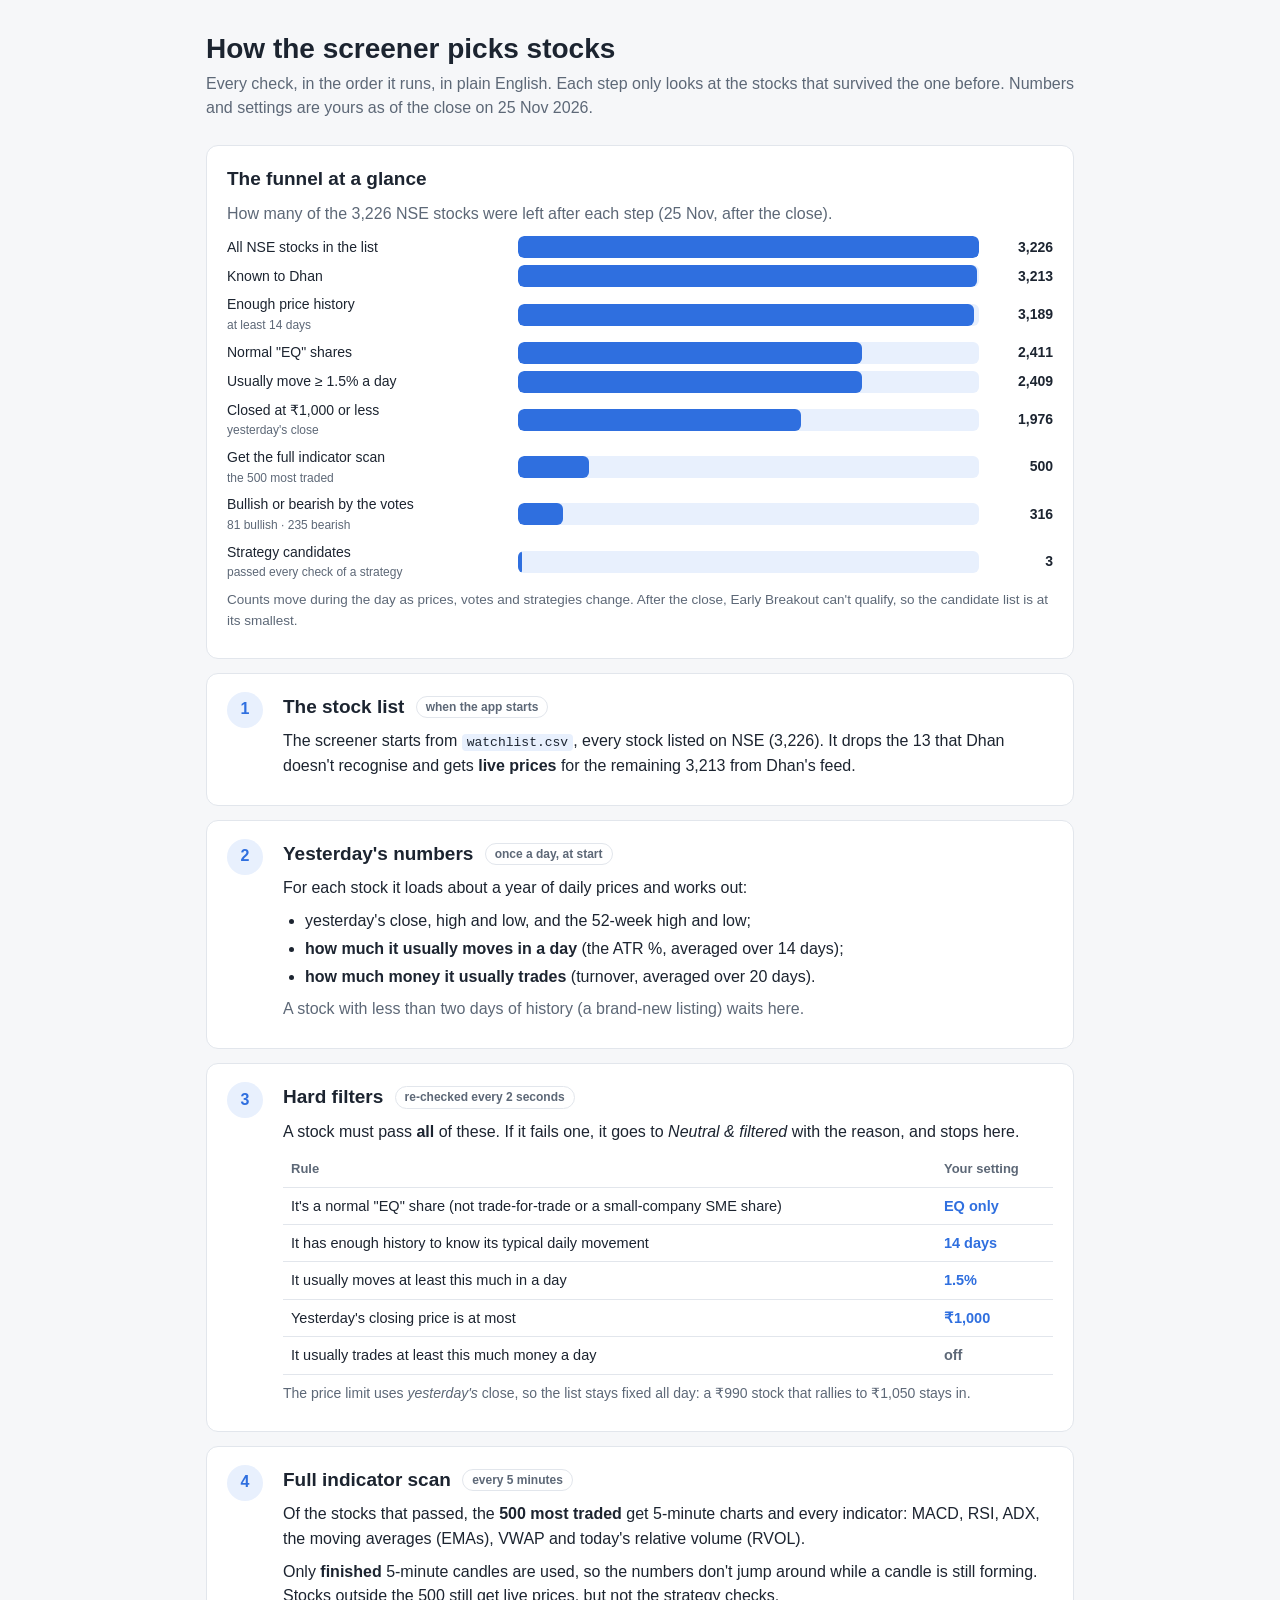
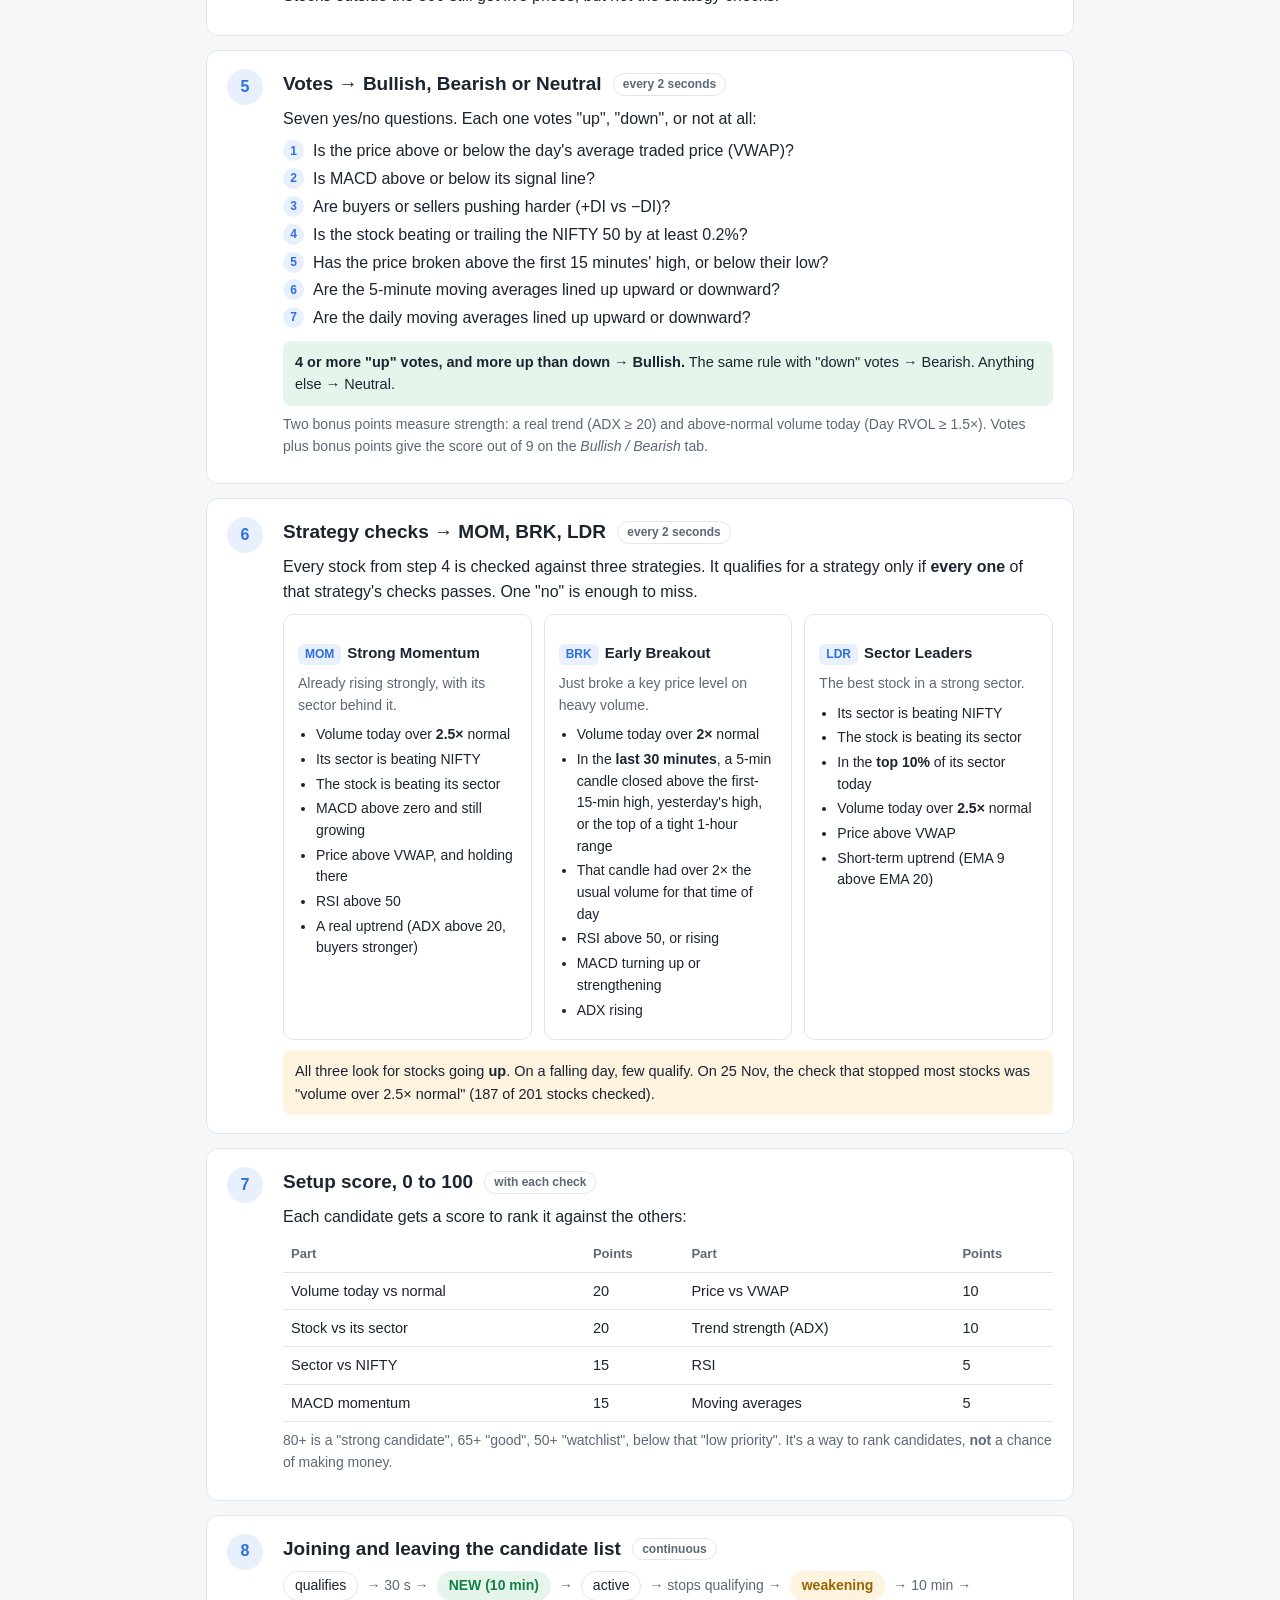
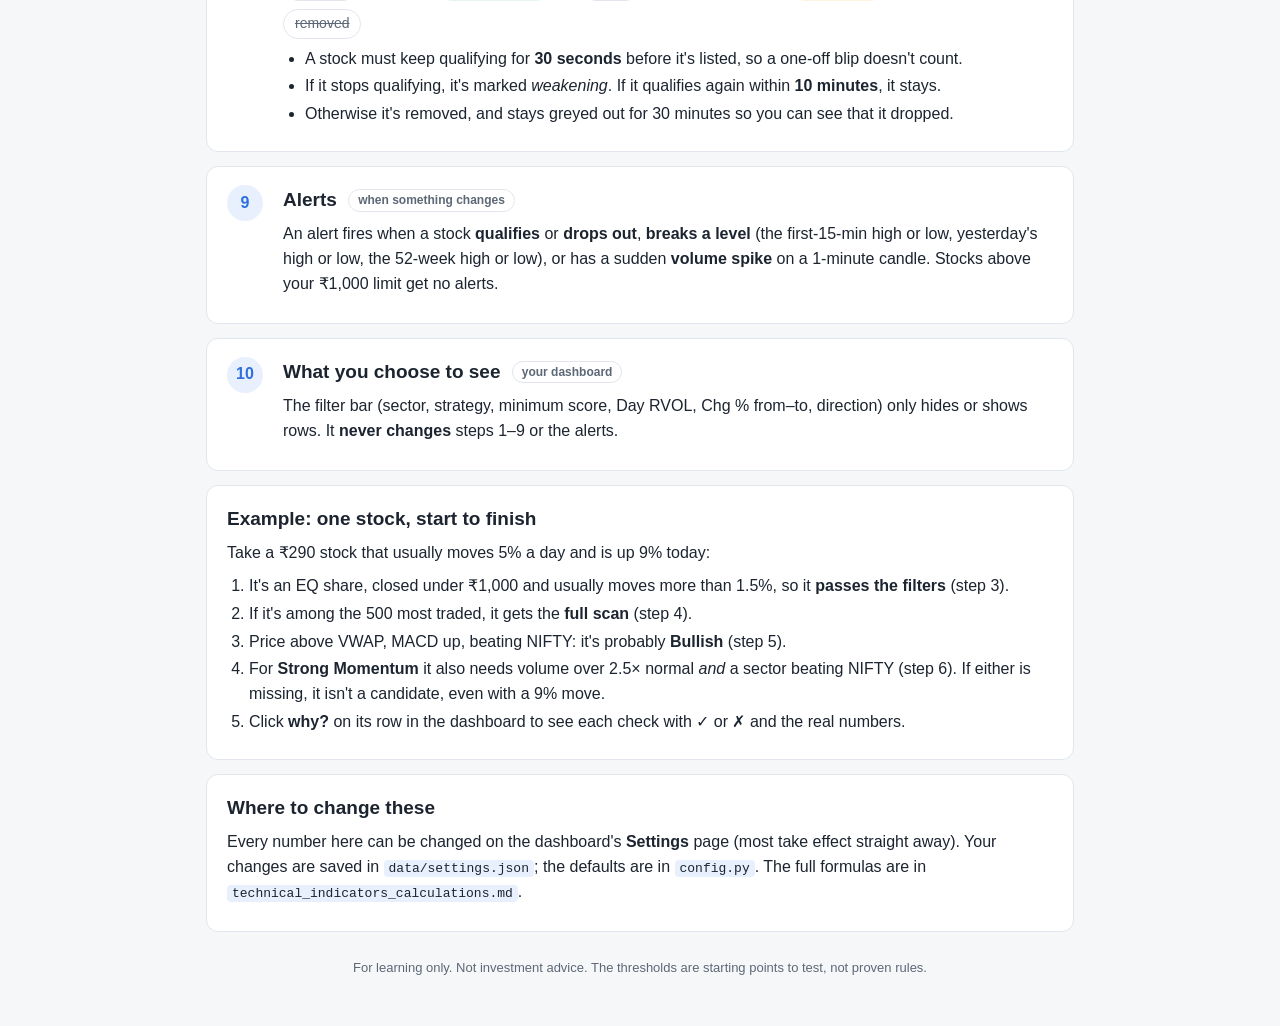
==== docs/how-stocks-are-selected.html @ be6a7fce "4th commit" ====
<!doctype html>
<html lang="en">
<head>
<meta charset="utf-8">
<meta name="viewport" content="width=device-width, initial-scale=1">
<title>How Stocks Are Picked</title>
<style>
  :root {
    --bg: #f6f7f9; --panel: #ffffff; --text: #1c2430; --muted: #5d6877; --border: #e2e6ec;
    --accent: #2f6fdf; --accent-soft: #e8f0fd; --up: #13804a; --up-soft: #e6f5ec; --down: #c2382f;
    --warn: #9a6400; --warn-soft: #fdf3df; --bar: #2f6fdf; --bar2: #93b4ee;
  }
  @media (prefers-color-scheme: dark) {
    :root {
      --bg: #12161c; --panel: #1a2029; --text: #e3e8ef; --muted: #98a3b3; --border: #2b3340;
      --accent: #6d9cf0; --accent-soft: #1e2a3d; --up: #4cc283; --up-soft: #17301f; --down: #f07a70;
      --warn: #e3b25a; --warn-soft: #33290f; --bar: #6d9cf0; --bar2: #35507f;
    }
  }
  * { box-sizing: border-box; }
  body { margin: 0; background: var(--bg); color: var(--text); font: 16px/1.55 -apple-system, BlinkMacSystemFont, "Segoe UI", Roboto, sans-serif; }
  main { max-width: 900px; margin: 0 auto; padding: 32px 16px 48px; }
  h1 { font-size: 28px; line-height: 1.2; margin: 0 0 6px; }
  h2 { font-size: 19px; margin: 0 0 4px; }
  h3 { font-size: 15px; margin: 14px 0 6px; }
  p { margin: 8px 0; }
  .sub { color: var(--muted); margin: 0 0 24px; }
  .card { background: var(--panel); border: 1px solid var(--border); border-radius: 12px; padding: 18px 20px; margin: 14px 0; }
  .step { display: grid; grid-template-columns: 42px 1fr; gap: 14px; }
  .num { width: 36px; height: 36px; border-radius: 50%; background: var(--accent-soft); color: var(--accent);
    font-weight: 700; display: flex; align-items: center; justify-content: center; font-size: 16px; }
  .when { display: inline-block; font-size: 12px; color: var(--muted); border: 1px solid var(--border); border-radius: 999px;
    padding: 1px 9px; margin-left: 6px; vertical-align: 2px; white-space: nowrap; }
  .muted { color: var(--muted); }
  table { border-collapse: collapse; width: 100%; font-size: 14.5px; margin: 8px 0; }
  th, td { text-align: left; padding: 7px 8px; border-bottom: 1px solid var(--border); vertical-align: top; }
  th { color: var(--muted); font-weight: 600; font-size: 13px; }
  .yours { font-weight: 700; color: var(--accent); white-space: nowrap; }
  .off { color: var(--muted); font-weight: 600; }
  ul, ol { margin: 6px 0; padding-left: 22px; }
  li { margin: 3px 0; }
  .note { background: var(--warn-soft); border-radius: 8px; padding: 10px 12px; font-size: 14.5px; margin-top: 10px; }
  .good { background: var(--up-soft); border-radius: 8px; padding: 10px 12px; font-size: 14.5px; margin-top: 10px; }

  /* funnel */
  .funnel { margin: 10px 0 2px; }
  .frow { display: grid; grid-template-columns: minmax(150px, 34%) 1fr 64px; gap: 10px; align-items: center; margin: 7px 0; font-size: 14px; }
  .ftrack { background: var(--accent-soft); border-radius: 6px; height: 22px; overflow: hidden; }
  .fbar { height: 100%; background: var(--bar); border-radius: 6px; min-width: 4px; }
  .fbar.view { background: var(--bar2); }
  .fcount { text-align: right; font-variant-numeric: tabular-nums; font-weight: 700; }
  .flabel small { display: block; color: var(--muted); font-size: 12px; }

  /* strategies */
  .strats { display: grid; grid-template-columns: repeat(3, 1fr); gap: 12px; margin-top: 10px; }
  .strat { border: 1px solid var(--border); border-radius: 10px; padding: 12px 14px; }
  .strat .tag { display: inline-block; font-size: 12px; font-weight: 700; border-radius: 6px; padding: 1px 7px;
    background: var(--accent-soft); color: var(--accent); margin-right: 6px; }
  .strat ul { padding-left: 18px; font-size: 14px; }
  .strat p { font-size: 14px; color: var(--muted); }

  /* votes */
  .votes { counter-reset: v; list-style: none; padding: 0; }
  .votes li { counter-increment: v; padding-left: 30px; position: relative; }
  .votes li::before { content: counter(v); position: absolute; left: 0; top: 1px; width: 21px; height: 21px; border-radius: 50%;
    background: var(--accent-soft); color: var(--accent); font-size: 12px; font-weight: 700; display: flex; align-items: center; justify-content: center; }

  /* lifecycle */
  .life { display: flex; flex-wrap: wrap; gap: 8px; align-items: center; margin: 8px 0; font-size: 14px; }
  .chip { border-radius: 999px; padding: 3px 11px; border: 1px solid var(--border); background: var(--panel); white-space: nowrap; }
  .chip.new { background: var(--up-soft); color: var(--up); border-color: transparent; font-weight: 600; }
  .chip.weak { background: var(--warn-soft); color: var(--warn); border-color: transparent; font-weight: 600; }
  .chip.gone { color: var(--muted); text-decoration: line-through; }
  .arrow { color: var(--muted); }

  footer { color: var(--muted); font-size: 13px; margin-top: 26px; text-align: center; }
  code { font: 13px/1.4 ui-monospace, SFMono-Regular, Menlo, monospace; background: var(--accent-soft); padding: 1px 5px; border-radius: 4px; }

  @media (max-width: 720px) {
    h1 { font-size: 23px; }
    .strats { grid-template-columns: 1fr; }
    .frow { grid-template-columns: 1fr 52px; }
    .frow .ftrack { grid-column: 1 / -1; grid-row: 2; }
    .step { grid-template-columns: 1fr; gap: 6px; }
    .card { padding: 15px 14px; }
    table { font-size: 13.5px; }
  }
</style>
</head>
<body>
<main>
  <h1>How the screener picks stocks</h1>
  <p class="sub">Every check, in the order it runs, in plain English. Each step only looks at the stocks that
    survived the one before. Numbers and settings are yours as of the close on 25 Nov 2026.</p>

  <section class="card">
    <h2>The funnel at a glance</h2>
    <p class="muted">How many of the 3,226 NSE stocks were left after each step (25 Nov, after the close).</p>
    <div class="funnel">
      <div class="frow"><div class="flabel">All NSE stocks in the list</div><div class="ftrack"><div class="fbar" style="width:100%"></div></div><div class="fcount">3,226</div></div>
      <div class="frow"><div class="flabel">Known to Dhan</div><div class="ftrack"><div class="fbar" style="width:99.6%"></div></div><div class="fcount">3,213</div></div>
      <div class="frow"><div class="flabel">Enough price history<small>at least 14 days</small></div><div class="ftrack"><div class="fbar" style="width:98.9%"></div></div><div class="fcount">3,189</div></div>
      <div class="frow"><div class="flabel">Normal "EQ" shares</div><div class="ftrack"><div class="fbar" style="width:74.7%"></div></div><div class="fcount">2,411</div></div>
      <div class="frow"><div class="flabel">Usually move ≥ 1.5% a day</div><div class="ftrack"><div class="fbar" style="width:74.7%"></div></div><div class="fcount">2,409</div></div>
      <div class="frow"><div class="flabel">Closed at ₹1,000 or less<small>yesterday's close</small></div><div class="ftrack"><div class="fbar" style="width:61.3%"></div></div><div class="fcount">1,976</div></div>
      <div class="frow"><div class="flabel">Get the full indicator scan<small>the 500 most traded</small></div><div class="ftrack"><div class="fbar" style="width:15.5%"></div></div><div class="fcount">500</div></div>
      <div class="frow"><div class="flabel">Bullish or bearish by the votes<small>81 bullish · 235 bearish</small></div><div class="ftrack"><div class="fbar" style="width:9.8%"></div></div><div class="fcount">316</div></div>
      <div class="frow"><div class="flabel">Strategy candidates<small>passed every check of a strategy</small></div><div class="ftrack"><div class="fbar" style="width:0.1%"></div></div><div class="fcount">3</div></div>
    </div>
    <p class="muted" style="font-size:13.5px">Counts move during the day as prices, votes and strategies change. After the close, Early
      Breakout can't qualify, so the candidate list is at its smallest.</p>
  </section>

  <section class="card step">
    <div class="num">1</div>
    <div>
      <h2>The stock list <span class="when">when the app starts</span></h2>
      <p>The screener starts from <code>watchlist.csv</code>, every stock listed on NSE (3,226). It drops the 13 that
        Dhan doesn't recognise and gets <strong>live prices</strong> for the remaining 3,213 from Dhan's feed.</p>
    </div>
  </section>

  <section class="card step">
    <div class="num">2</div>
    <div>
      <h2>Yesterday's numbers <span class="when">once a day, at start</span></h2>
      <p>For each stock it loads about a year of daily prices and works out:</p>
      <ul>
        <li>yesterday's close, high and low, and the 52-week high and low;</li>
        <li><strong>how much it usually moves in a day</strong> (the ATR %, averaged over 14 days);</li>
        <li><strong>how much money it usually trades</strong> (turnover, averaged over 20 days).</li>
      </ul>
      <p class="muted">A stock with less than two days of history (a brand-new listing) waits here.</p>
    </div>
  </section>

  <section class="card step">
    <div class="num">3</div>
    <div>
      <h2>Hard filters <span class="when">re-checked every 2 seconds</span></h2>
      <p>A stock must pass <strong>all</strong> of these. If it fails one, it goes to <em>Neutral &amp; filtered</em> with the reason, and stops here.</p>
      <table>
        <tr><th>Rule</th><th>Your setting</th></tr>
        <tr><td>It's a normal "EQ" share (not trade-for-trade or a small-company SME share)</td><td class="yours">EQ only</td></tr>
        <tr><td>It has enough history to know its typical daily movement</td><td class="yours">14 days</td></tr>
        <tr><td>It usually moves at least this much in a day</td><td class="yours">1.5%</td></tr>
        <tr><td>Yesterday's closing price is at most</td><td class="yours">₹1,000</td></tr>
        <tr><td>It usually trades at least this much money a day</td><td class="off">off</td></tr>
      </table>
      <p class="muted" style="font-size:14px">The price limit uses <em>yesterday's</em> close, so the list stays fixed all day: a ₹990 stock that rallies to ₹1,050 stays in.</p>
    </div>
  </section>

  <section class="card step">
    <div class="num">4</div>
    <div>
      <h2>Full indicator scan <span class="when">every 5 minutes</span></h2>
      <p>Of the stocks that passed, the <strong>500 most traded</strong> get 5-minute charts and every indicator:
        MACD, RSI, ADX, the moving averages (EMAs), VWAP and today's relative volume (RVOL).</p>
      <p>Only <strong>finished</strong> 5-minute candles are used, so the numbers don't jump around while a candle is still forming.
        Stocks outside the 500 still get live prices, but not the strategy checks.</p>
    </div>
  </section>

  <section class="card step">
    <div class="num">5</div>
    <div>
      <h2>Votes → Bullish, Bearish or Neutral <span class="when">every 2 seconds</span></h2>
      <p>Seven yes/no questions. Each one votes "up", "down", or not at all:</p>
      <ol class="votes">
        <li>Is the price above or below the day's average traded price (VWAP)?</li>
        <li>Is MACD above or below its signal line?</li>
        <li>Are buyers or sellers pushing harder (+DI vs −DI)?</li>
        <li>Is the stock beating or trailing the NIFTY 50 by at least 0.2%?</li>
        <li>Has the price broken above the first 15 minutes' high, or below their low?</li>
        <li>Are the 5-minute moving averages lined up upward or downward?</li>
        <li>Are the daily moving averages lined up upward or downward?</li>
      </ol>
      <div class="good"><strong>4 or more "up" votes, and more up than down → Bullish.</strong> The same rule with "down" votes → Bearish.
        Anything else → Neutral.</div>
      <p class="muted" style="font-size:14px">Two bonus points measure strength: a real trend (ADX ≥ 20) and above-normal volume today (Day RVOL ≥ 1.5×).
        Votes plus bonus points give the score out of 9 on the <em>Bullish / Bearish</em> tab.</p>
    </div>
  </section>

  <section class="card step">
    <div class="num">6</div>
    <div>
      <h2>Strategy checks → MOM, BRK, LDR <span class="when">every 2 seconds</span></h2>
      <p>Every stock from step 4 is checked against three strategies. It qualifies for a strategy only if
        <strong>every one</strong> of that strategy's checks passes. One "no" is enough to miss.</p>
      <div class="strats">
        <div class="strat">
          <h3><span class="tag">MOM</span>Strong Momentum</h3>
          <p>Already rising strongly, with its sector behind it.</p>
          <ul>
            <li>Volume today over <strong>2.5×</strong> normal</li>
            <li>Its sector is beating NIFTY</li>
            <li>The stock is beating its sector</li>
            <li>MACD above zero and still growing</li>
            <li>Price above VWAP, and holding there</li>
            <li>RSI above 50</li>
            <li>A real uptrend (ADX above 20, buyers stronger)</li>
          </ul>
        </div>
        <div class="strat">
          <h3><span class="tag">BRK</span>Early Breakout</h3>
          <p>Just broke a key price level on heavy volume.</p>
          <ul>
            <li>Volume today over <strong>2×</strong> normal</li>
            <li>In the <strong>last 30 minutes</strong>, a 5-min candle closed above the first-15-min high, yesterday's high, or the top of a tight 1-hour range</li>
            <li>That candle had over 2× the usual volume for that time of day</li>
            <li>RSI above 50, or rising</li>
            <li>MACD turning up or strengthening</li>
            <li>ADX rising</li>
          </ul>
        </div>
        <div class="strat">
          <h3><span class="tag">LDR</span>Sector Leaders</h3>
          <p>The best stock in a strong sector.</p>
          <ul>
            <li>Its sector is beating NIFTY</li>
            <li>The stock is beating its sector</li>
            <li>In the <strong>top 10%</strong> of its sector today</li>
            <li>Volume today over <strong>2.5×</strong> normal</li>
            <li>Price above VWAP</li>
            <li>Short-term uptrend (EMA 9 above EMA 20)</li>
          </ul>
        </div>
      </div>
      <div class="note">All three look for stocks going <strong>up</strong>. On a falling day, few qualify.
        On 25 Nov, the check that stopped most stocks was "volume over 2.5× normal" (187 of 201 stocks checked).</div>
    </div>
  </section>

  <section class="card step">
    <div class="num">7</div>
    <div>
      <h2>Setup score, 0 to 100 <span class="when">with each check</span></h2>
      <p>Each candidate gets a score to rank it against the others:</p>
      <table>
        <tr><th>Part</th><th>Points</th><th>Part</th><th>Points</th></tr>
        <tr><td>Volume today vs normal</td><td>20</td><td>Price vs VWAP</td><td>10</td></tr>
        <tr><td>Stock vs its sector</td><td>20</td><td>Trend strength (ADX)</td><td>10</td></tr>
        <tr><td>Sector vs NIFTY</td><td>15</td><td>RSI</td><td>5</td></tr>
        <tr><td>MACD momentum</td><td>15</td><td>Moving averages</td><td>5</td></tr>
      </table>
      <p class="muted" style="font-size:14px">80+ is a "strong candidate", 65+ "good", 50+ "watchlist", below that "low priority".
        It's a way to rank candidates, <strong>not</strong> a chance of making money.</p>
    </div>
  </section>

  <section class="card step">
    <div class="num">8</div>
    <div>
      <h2>Joining and leaving the candidate list <span class="when">continuous</span></h2>
      <div class="life">
        <span class="chip">qualifies</span><span class="arrow">→ 30 s →</span>
        <span class="chip new">NEW (10 min)</span><span class="arrow">→</span>
        <span class="chip">active</span><span class="arrow">→ stops qualifying →</span>
        <span class="chip weak">weakening</span><span class="arrow">→ 10 min →</span>
        <span class="chip gone">removed</span>
      </div>
      <ul>
        <li>A stock must keep qualifying for <strong>30 seconds</strong> before it's listed, so a one-off blip doesn't count.</li>
        <li>If it stops qualifying, it's marked <em>weakening</em>. If it qualifies again within <strong>10 minutes</strong>, it stays.</li>
        <li>Otherwise it's removed, and stays greyed out for 30 minutes so you can see that it dropped.</li>
      </ul>
    </div>
  </section>

  <section class="card step">
    <div class="num">9</div>
    <div>
      <h2>Alerts <span class="when">when something changes</span></h2>
      <p>An alert fires when a stock <strong>qualifies</strong> or <strong>drops out</strong>, <strong>breaks a level</strong>
        (the first-15-min high or low, yesterday's high or low, the 52-week high or low), or has a sudden <strong>volume spike</strong>
        on a 1-minute candle. Stocks above your ₹1,000 limit get no alerts.</p>
    </div>
  </section>

  <section class="card step">
    <div class="num">10</div>
    <div>
      <h2>What you choose to see <span class="when">your dashboard</span></h2>
      <p>The filter bar (sector, strategy, minimum score, Day RVOL, Chg % from–to, direction) only hides or shows rows.
        It <strong>never changes</strong> steps 1–9 or the alerts.</p>
    </div>
  </section>

  <section class="card">
    <h2>Example: one stock, start to finish</h2>
    <p>Take a ₹290 stock that usually moves 5% a day and is up 9% today:</p>
    <ol>
      <li>It's an EQ share, closed under ₹1,000 and usually moves more than 1.5%, so it <strong>passes the filters</strong> (step 3).</li>
      <li>If it's among the 500 most traded, it gets the <strong>full scan</strong> (step 4).</li>
      <li>Price above VWAP, MACD up, beating NIFTY: it's probably <strong>Bullish</strong> (step 5).</li>
      <li>For <strong>Strong Momentum</strong> it also needs volume over 2.5× normal <em>and</em> a sector beating NIFTY (step 6).
        If either is missing, it isn't a candidate, even with a 9% move.</li>
      <li>Click <strong>why?</strong> on its row in the dashboard to see each check with ✓ or ✗ and the real numbers.</li>
    </ol>
  </section>

  <section class="card">
    <h2>Where to change these</h2>
    <p>Every number here can be changed on the dashboard's <strong>Settings</strong> page (most take effect straight away).
      Your changes are saved in <code>data/settings.json</code>; the defaults are in <code>config.py</code>.
      The full formulas are in <code>technical_indicators_calculations.md</code>.</p>
  </section>

  <footer>For learning only. Not investment advice. The thresholds are starting points to test, not proven rules.</footer>
</main>
</body>
</html>
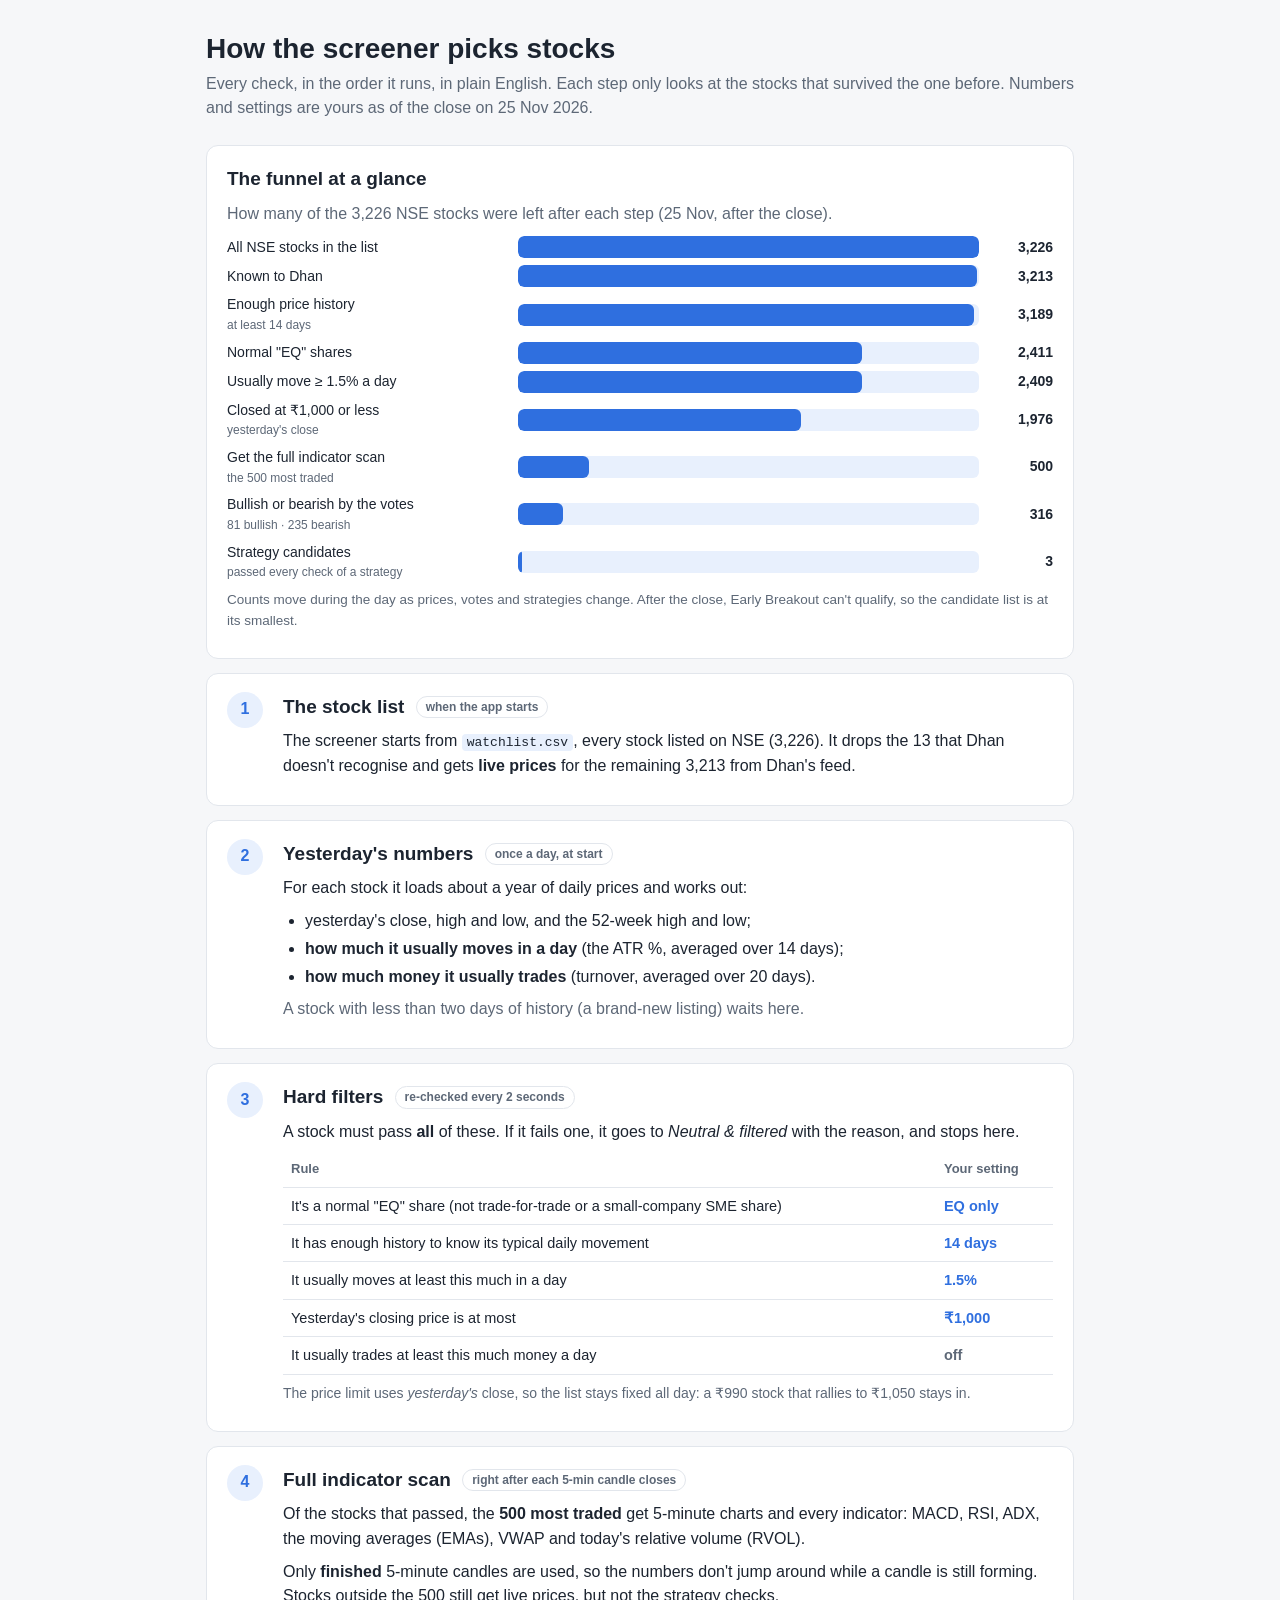
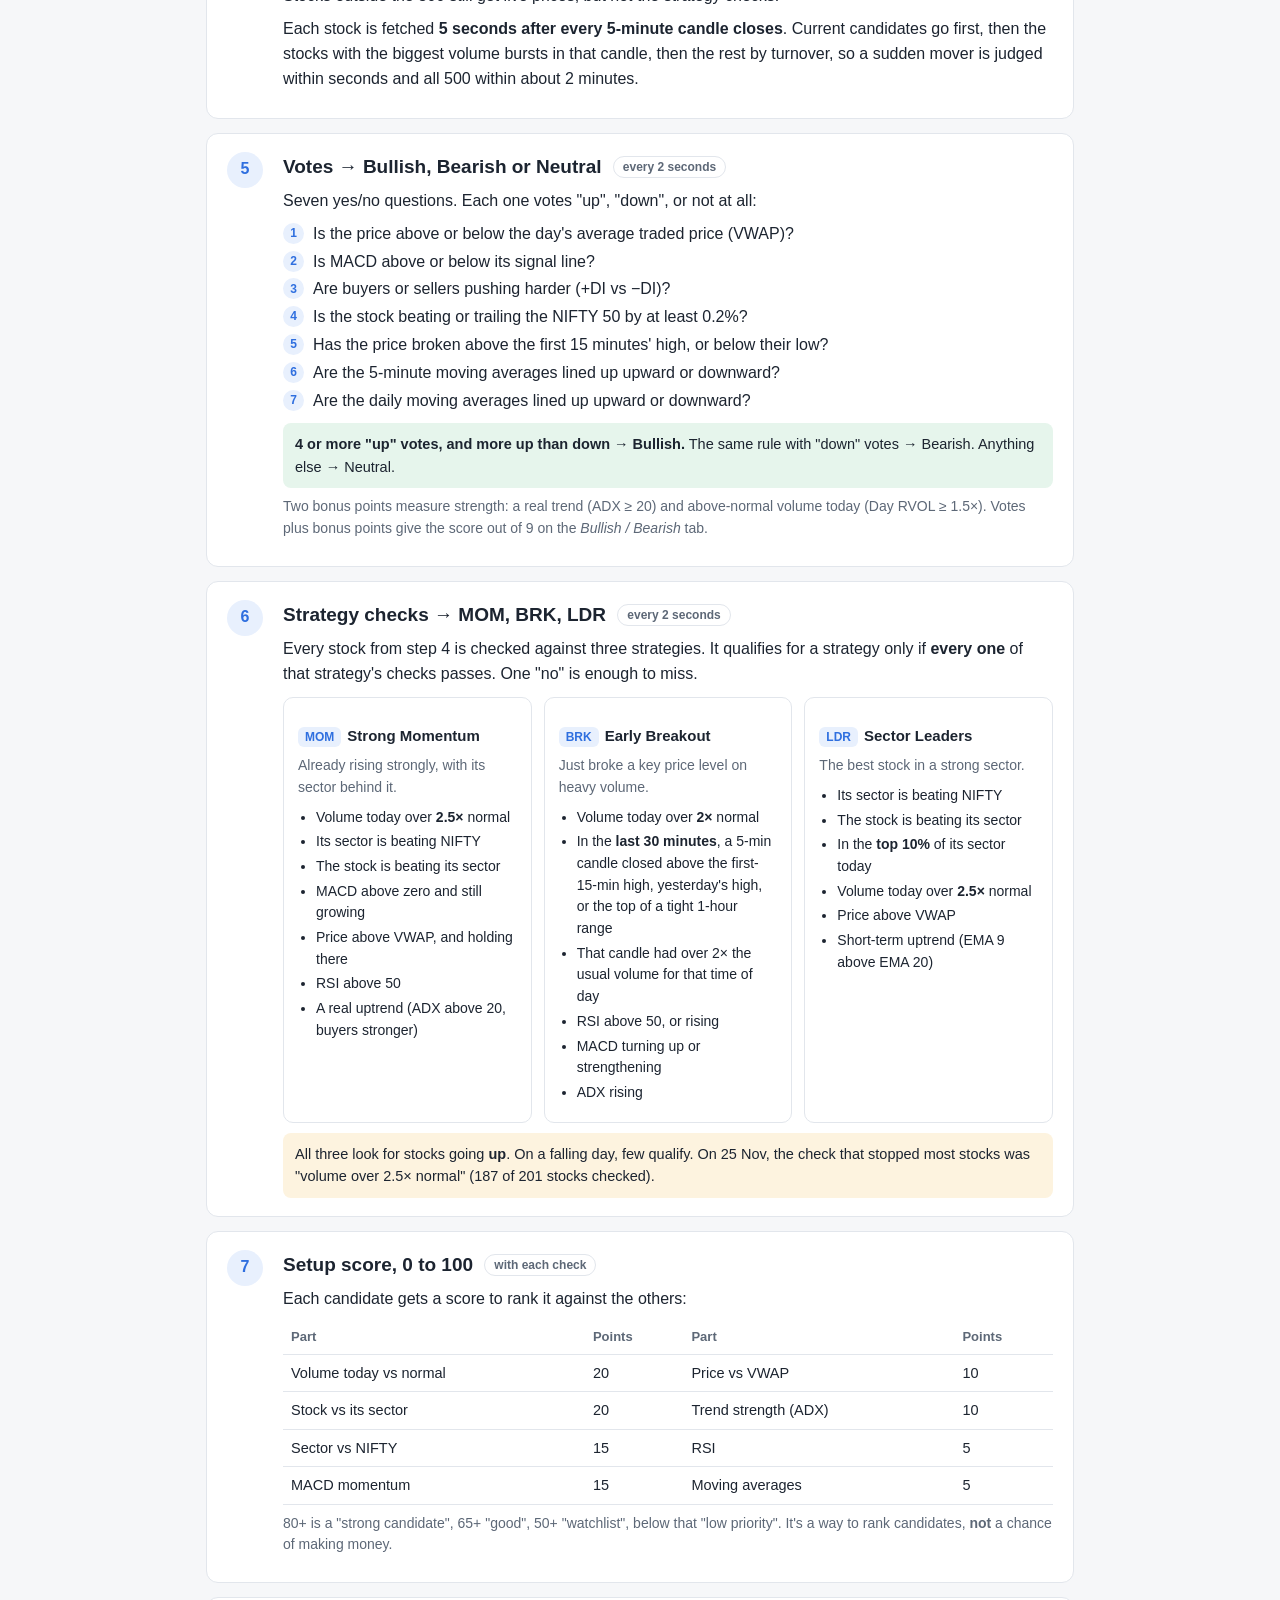
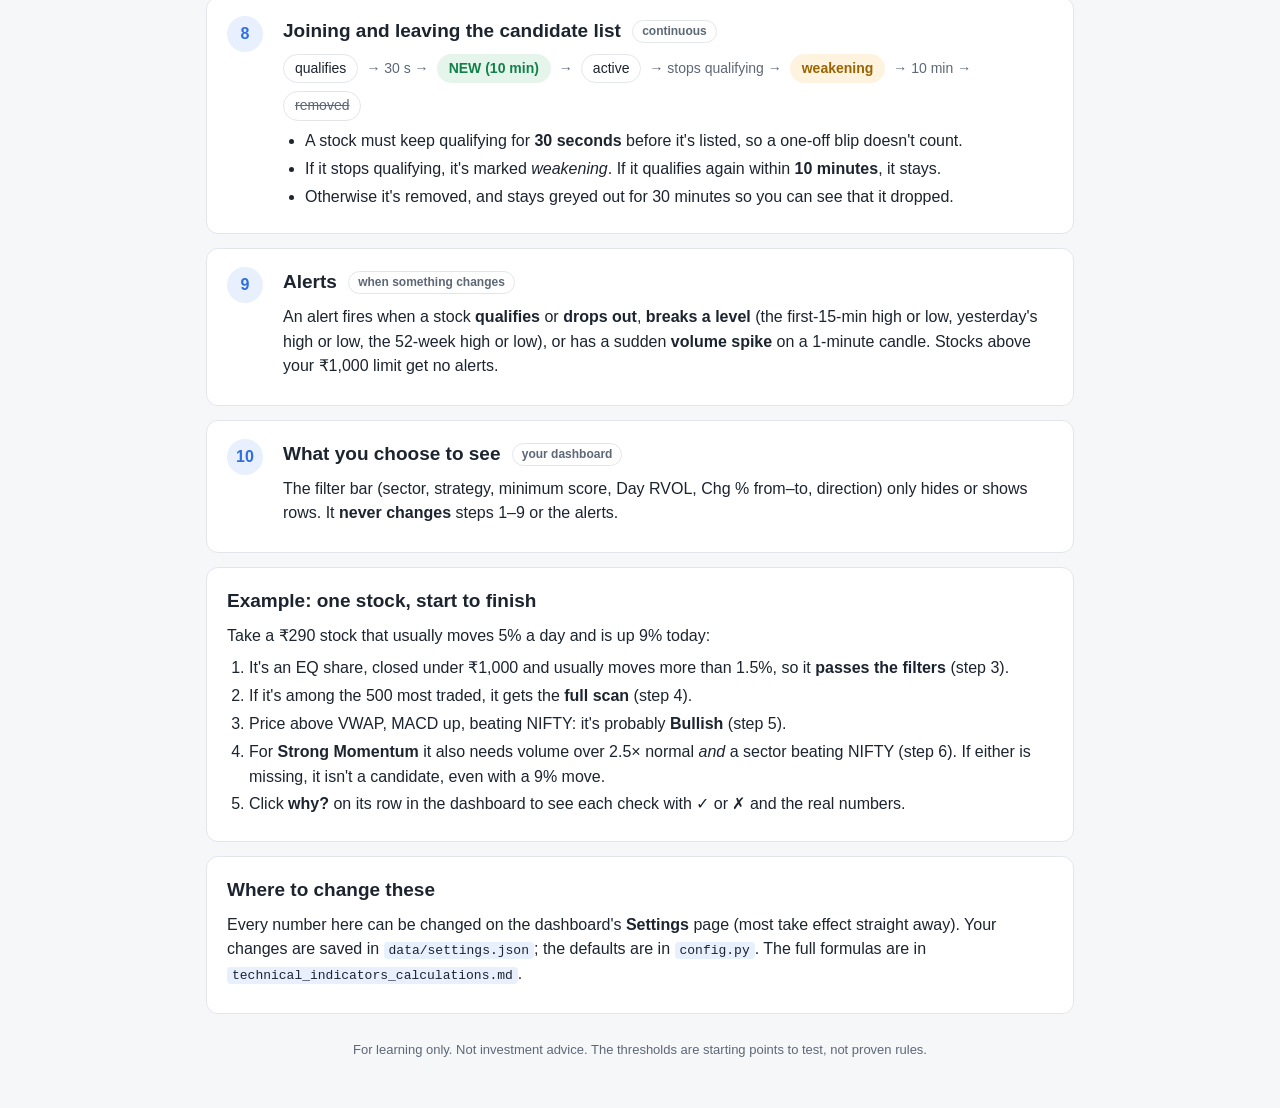
==== commit 85b31cd6: "delay in time fixed" ====
--- a/docs/how-stocks-are-selected.html
+++ b/docs/how-stocks-are-selected.html
@@ -154,11 +154,14 @@
   <section class="card step">
     <div class="num">4</div>
     <div>
-      <h2>Full indicator scan <span class="when">every 5 minutes</span></h2>
+      <h2>Full indicator scan <span class="when">right after each 5-min candle closes</span></h2>
       <p>Of the stocks that passed, the <strong>500 most traded</strong> get 5-minute charts and every indicator:
         MACD, RSI, ADX, the moving averages (EMAs), VWAP and today's relative volume (RVOL).</p>
       <p>Only <strong>finished</strong> 5-minute candles are used, so the numbers don't jump around while a candle is still forming.
         Stocks outside the 500 still get live prices, but not the strategy checks.</p>
+      <p>Each stock is fetched <strong>5 seconds after every 5-minute candle closes</strong>. Current candidates go first, then
+        the stocks with the biggest volume bursts in that candle, then the rest by turnover, so a sudden mover is judged
+        within seconds and all 500 within about 2 minutes.</p>
     </div>
   </section>
 
@@ -232,7 +235,6 @@
         On 25 Nov, the check that stopped most stocks was "volume over 2.5× normal" (187 of 201 stocks checked).</div>
     </div>
   </section>
-
   <section class="card step">
     <div class="num">7</div>
     <div>
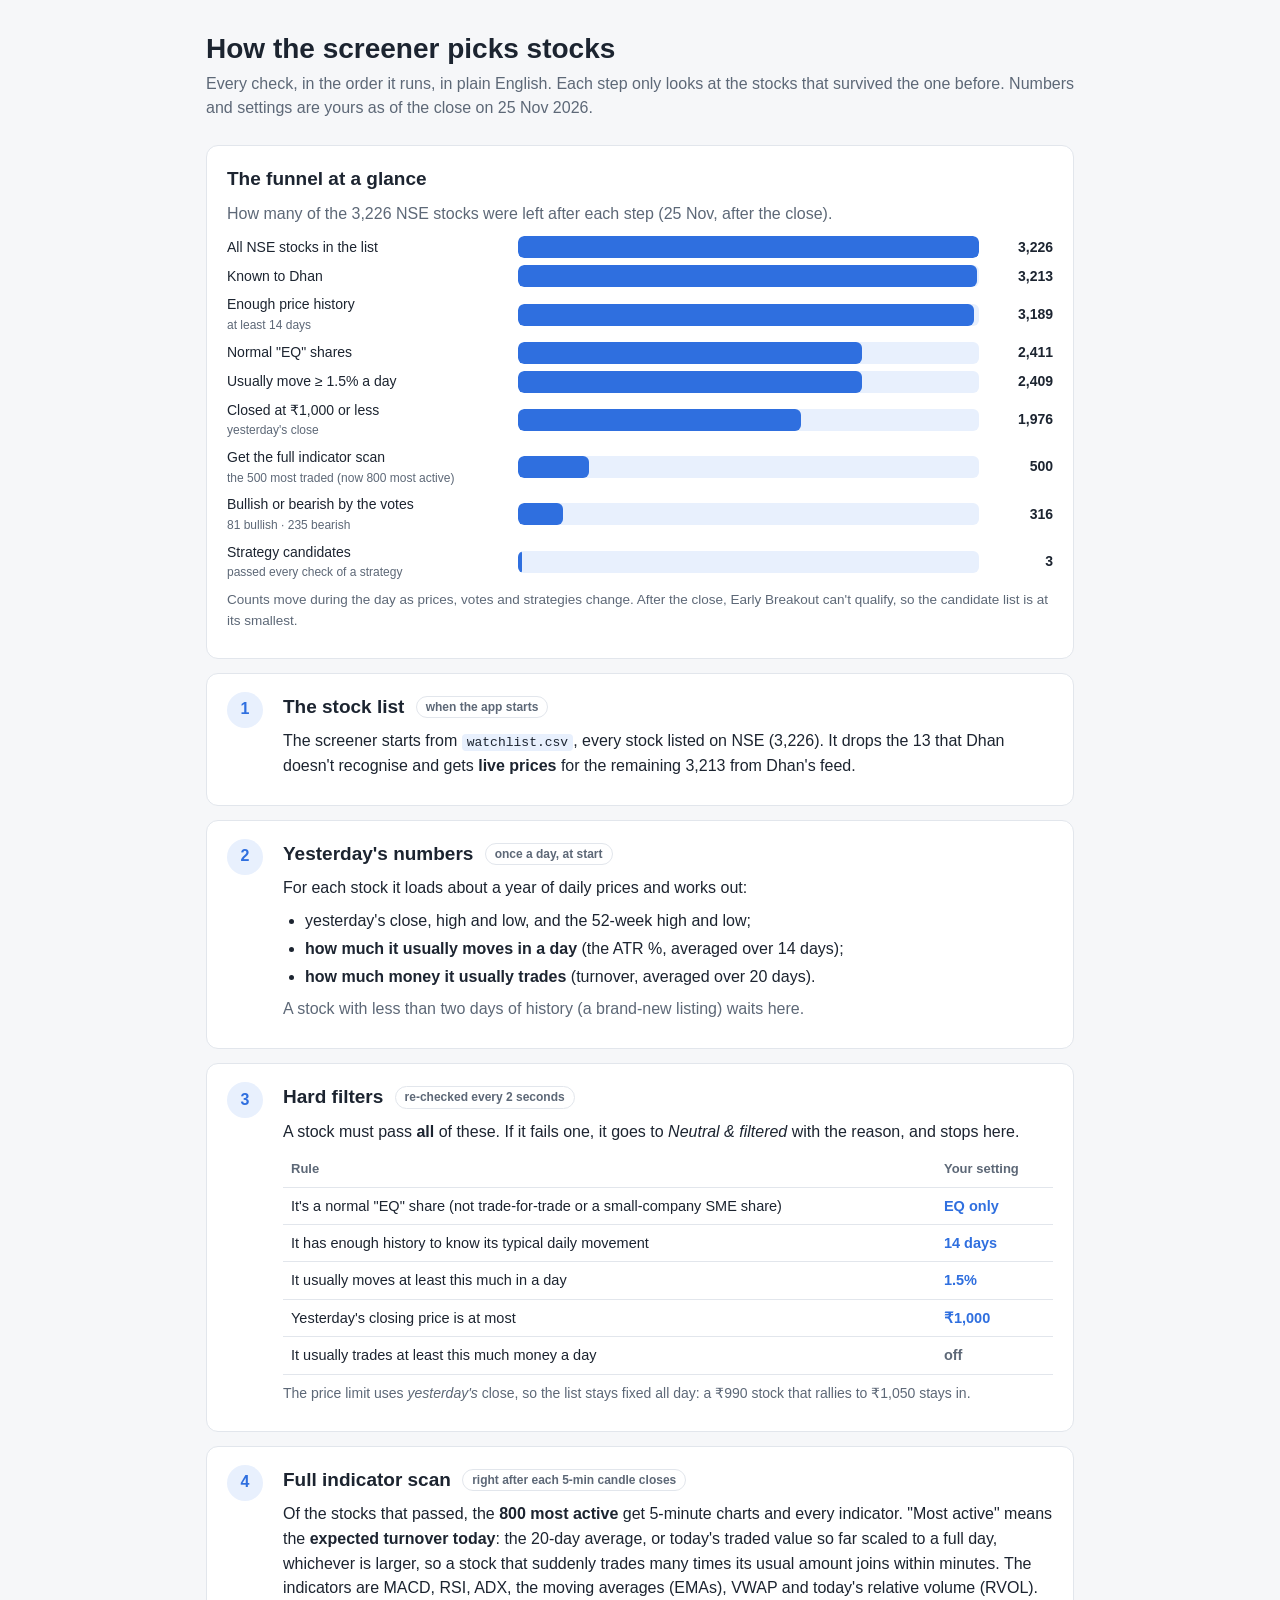
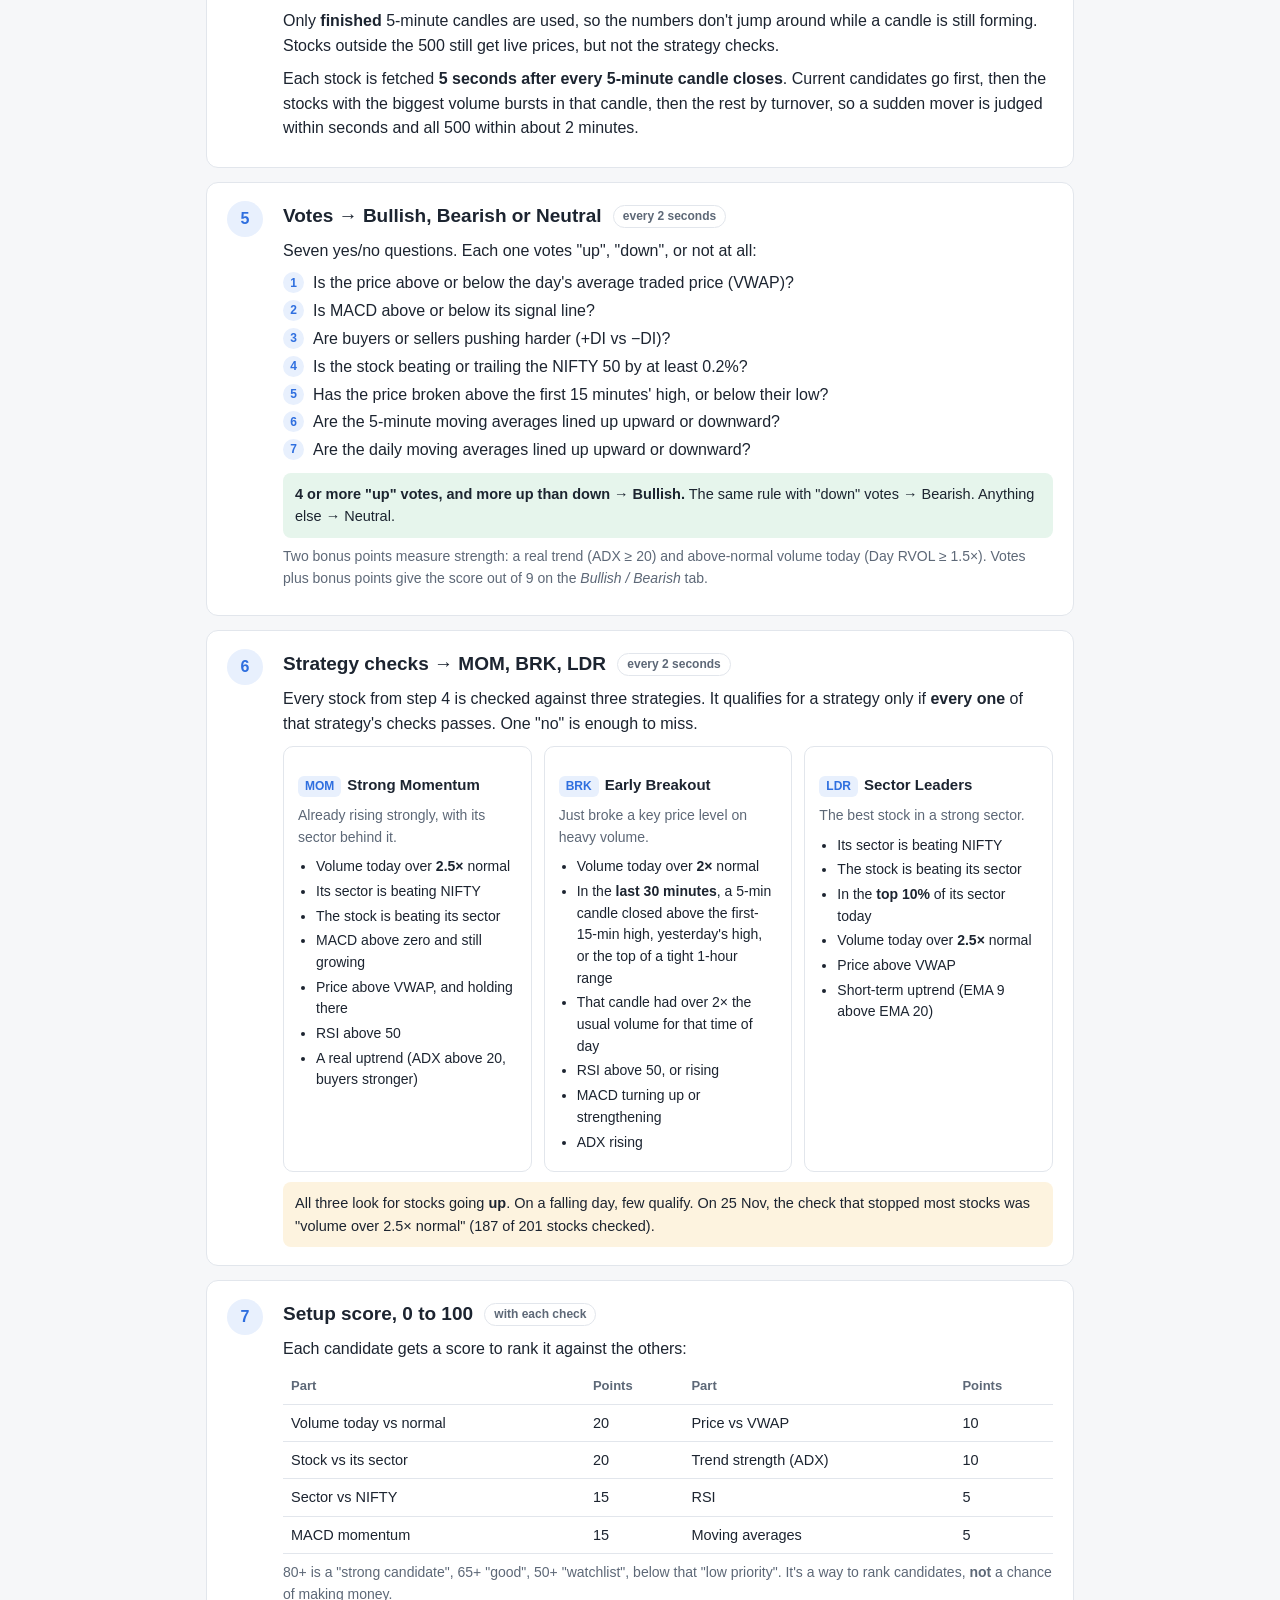
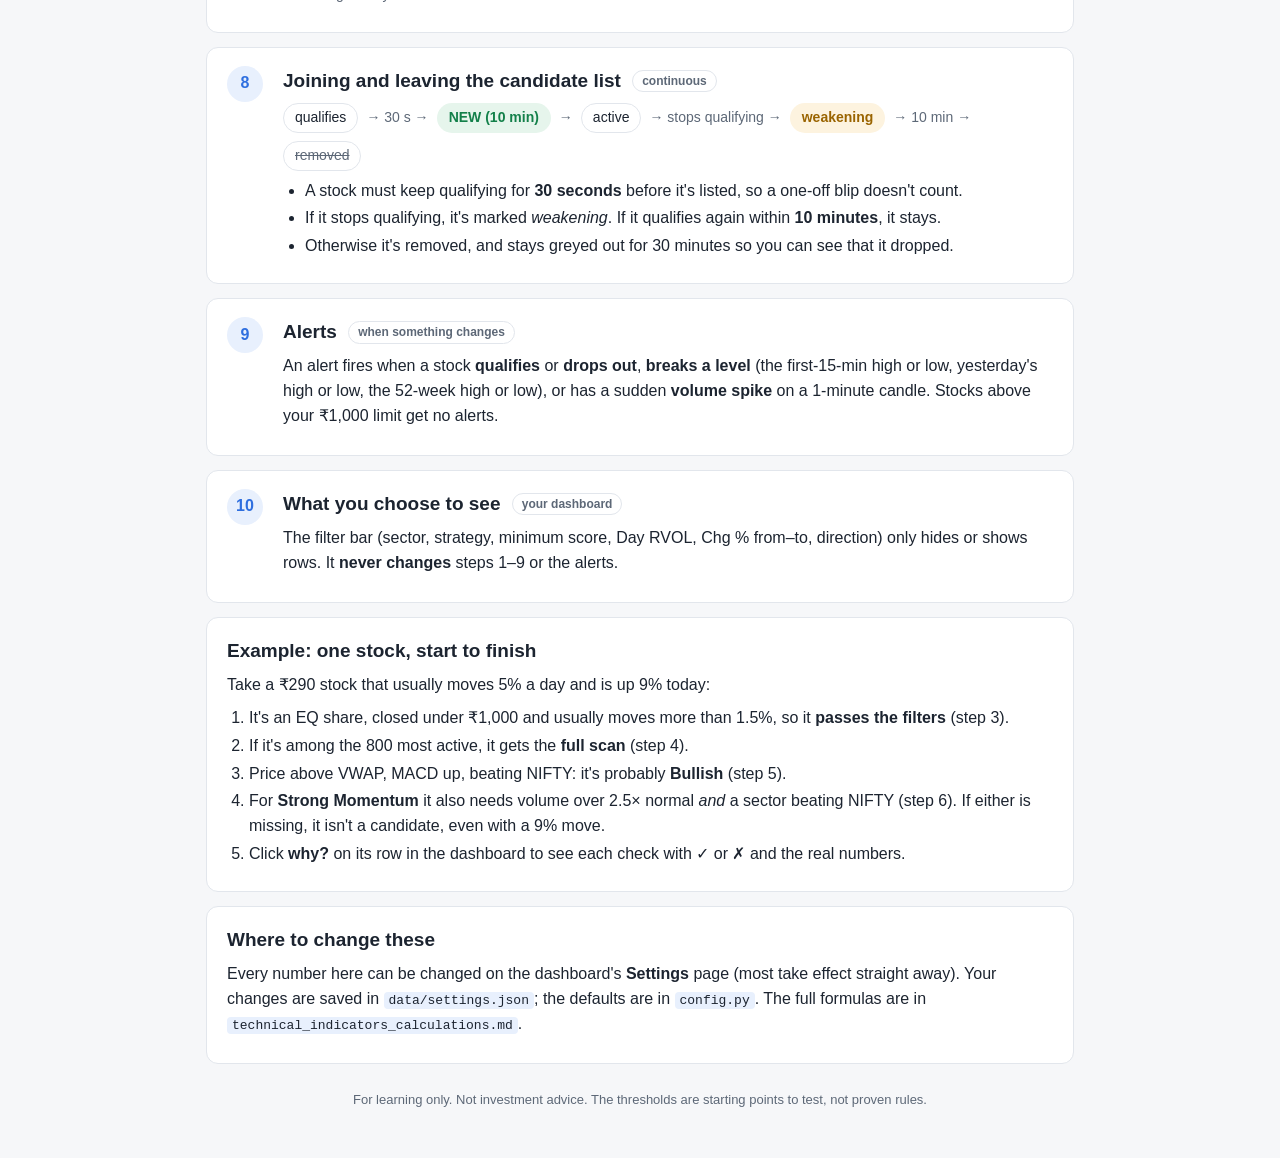
==== commit 5f3ba935: "new ranking added comparing with nse gainers list" ====
--- a/docs/how-stocks-are-selected.html
+++ b/docs/how-stocks-are-selected.html
@@ -103,7 +103,7 @@
       <div class="frow"><div class="flabel">Normal "EQ" shares</div><div class="ftrack"><div class="fbar" style="width:74.7%"></div></div><div class="fcount">2,411</div></div>
       <div class="frow"><div class="flabel">Usually move ≥ 1.5% a day</div><div class="ftrack"><div class="fbar" style="width:74.7%"></div></div><div class="fcount">2,409</div></div>
       <div class="frow"><div class="flabel">Closed at ₹1,000 or less<small>yesterday's close</small></div><div class="ftrack"><div class="fbar" style="width:61.3%"></div></div><div class="fcount">1,976</div></div>
-      <div class="frow"><div class="flabel">Get the full indicator scan<small>the 500 most traded</small></div><div class="ftrack"><div class="fbar" style="width:15.5%"></div></div><div class="fcount">500</div></div>
+      <div class="frow"><div class="flabel">Get the full indicator scan<small>the 500 most traded (now 800 most active)</small></div><div class="ftrack"><div class="fbar" style="width:15.5%"></div></div><div class="fcount">500</div></div>
       <div class="frow"><div class="flabel">Bullish or bearish by the votes<small>81 bullish · 235 bearish</small></div><div class="ftrack"><div class="fbar" style="width:9.8%"></div></div><div class="fcount">316</div></div>
       <div class="frow"><div class="flabel">Strategy candidates<small>passed every check of a strategy</small></div><div class="ftrack"><div class="fbar" style="width:0.1%"></div></div><div class="fcount">3</div></div>
     </div>
@@ -155,7 +155,7 @@
     <div class="num">4</div>
     <div>
       <h2>Full indicator scan <span class="when">right after each 5-min candle closes</span></h2>
-      <p>Of the stocks that passed, the <strong>500 most traded</strong> get 5-minute charts and every indicator:
+      <p>Of the stocks that passed, the <strong>800 most active</strong> get 5-minute charts and every indicator. "Most active" means the <strong>expected turnover today</strong>: the 20-day average, or today's traded value so far scaled to a full day, whichever is larger, so a stock that suddenly trades many times its usual amount joins within minutes. The indicators are
         MACD, RSI, ADX, the moving averages (EMAs), VWAP and today's relative volume (RVOL).</p>
       <p>Only <strong>finished</strong> 5-minute candles are used, so the numbers don't jump around while a candle is still forming.
         Stocks outside the 500 still get live prices, but not the strategy checks.</p>
@@ -295,7 +295,7 @@
     <p>Take a ₹290 stock that usually moves 5% a day and is up 9% today:</p>
     <ol>
       <li>It's an EQ share, closed under ₹1,000 and usually moves more than 1.5%, so it <strong>passes the filters</strong> (step 3).</li>
-      <li>If it's among the 500 most traded, it gets the <strong>full scan</strong> (step 4).</li>
+      <li>If it's among the 800 most active, it gets the <strong>full scan</strong> (step 4).</li>
       <li>Price above VWAP, MACD up, beating NIFTY: it's probably <strong>Bullish</strong> (step 5).</li>
       <li>For <strong>Strong Momentum</strong> it also needs volume over 2.5× normal <em>and</em> a sector beating NIFTY (step 6).
         If either is missing, it isn't a candidate, even with a 9% move.</li>
